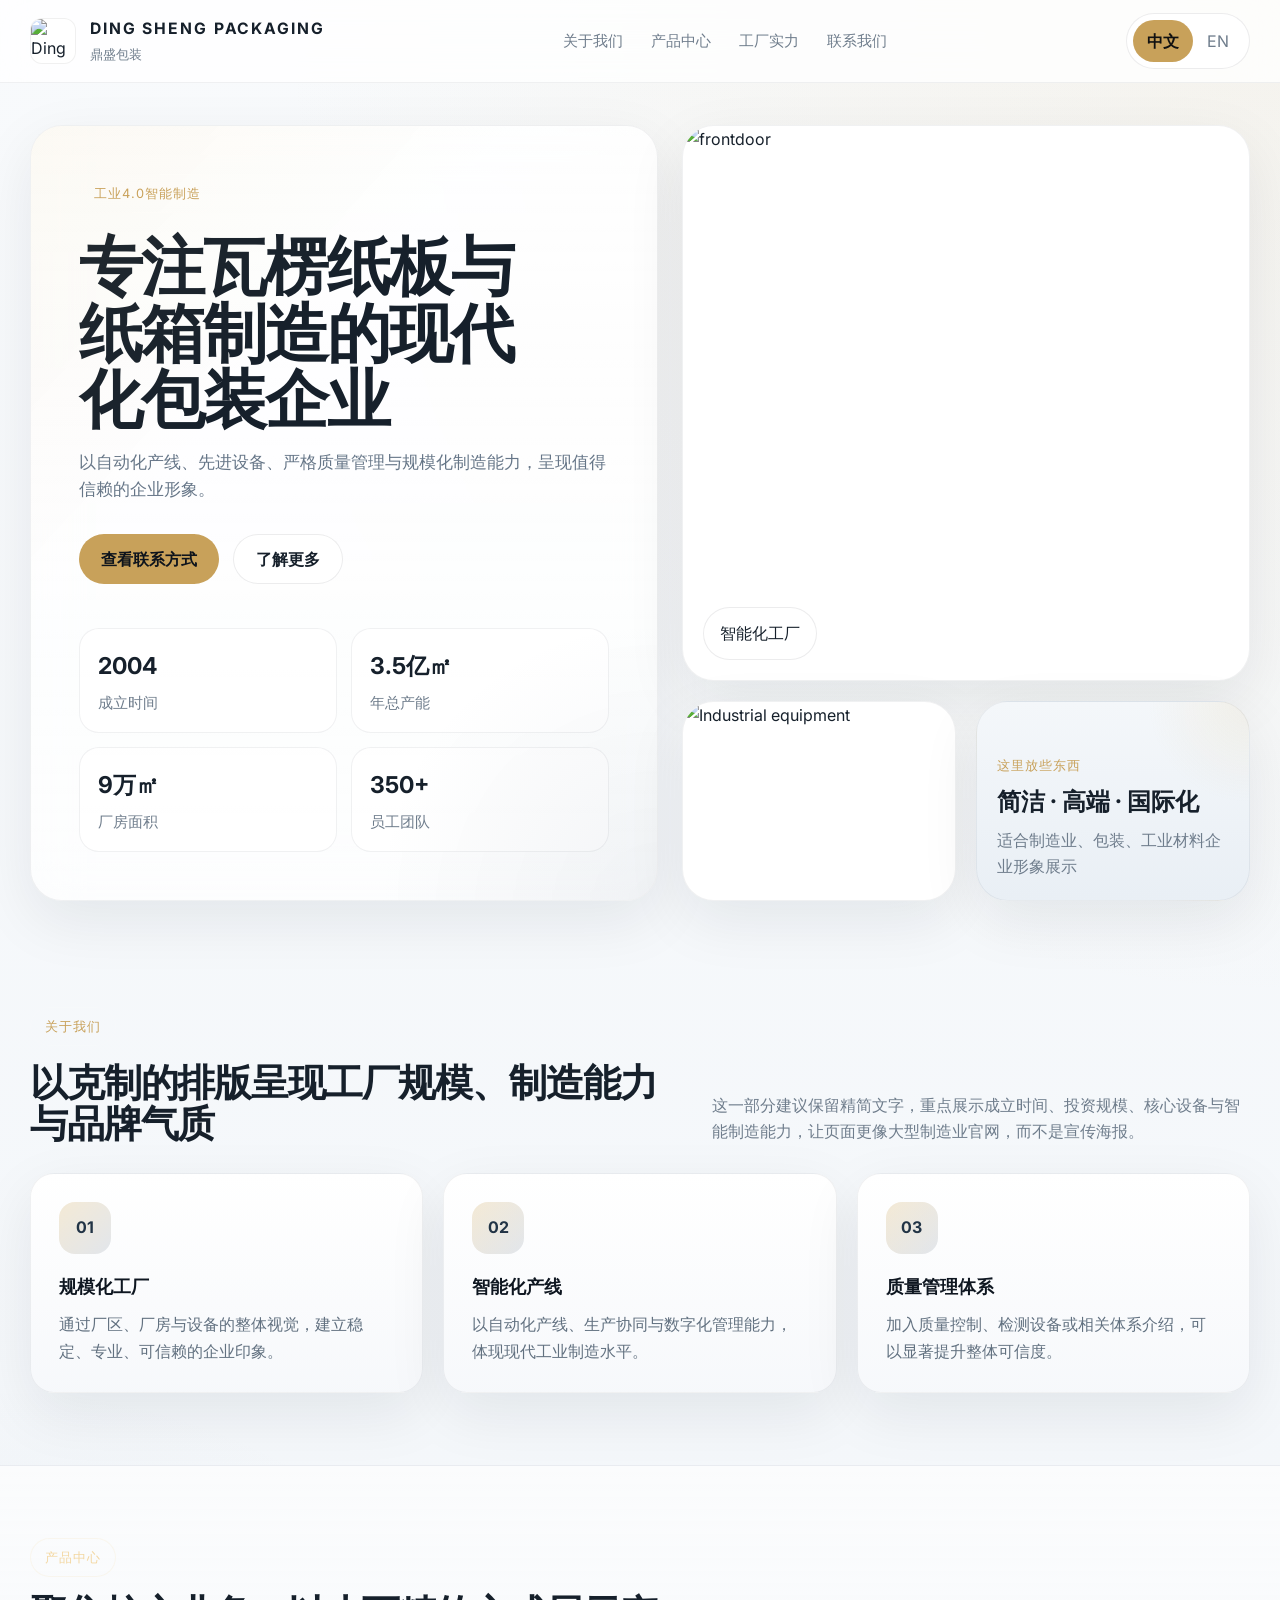
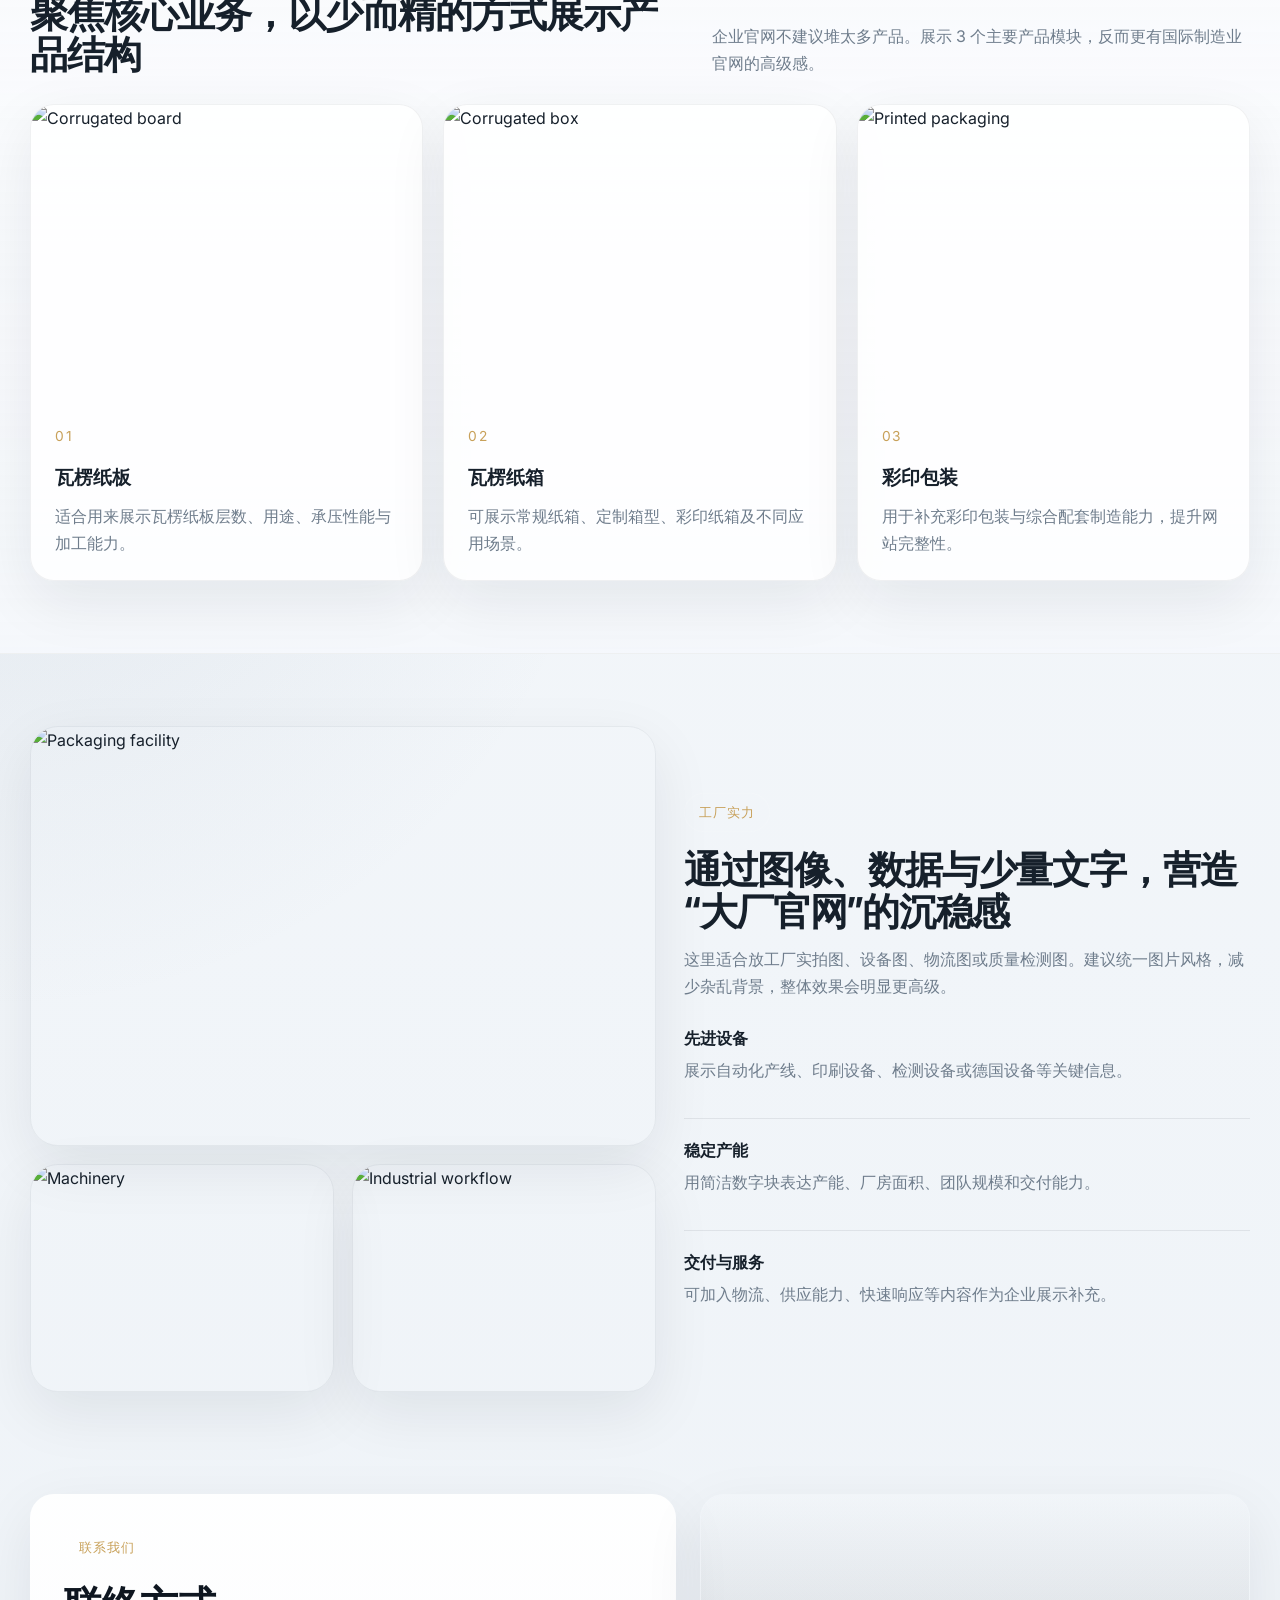
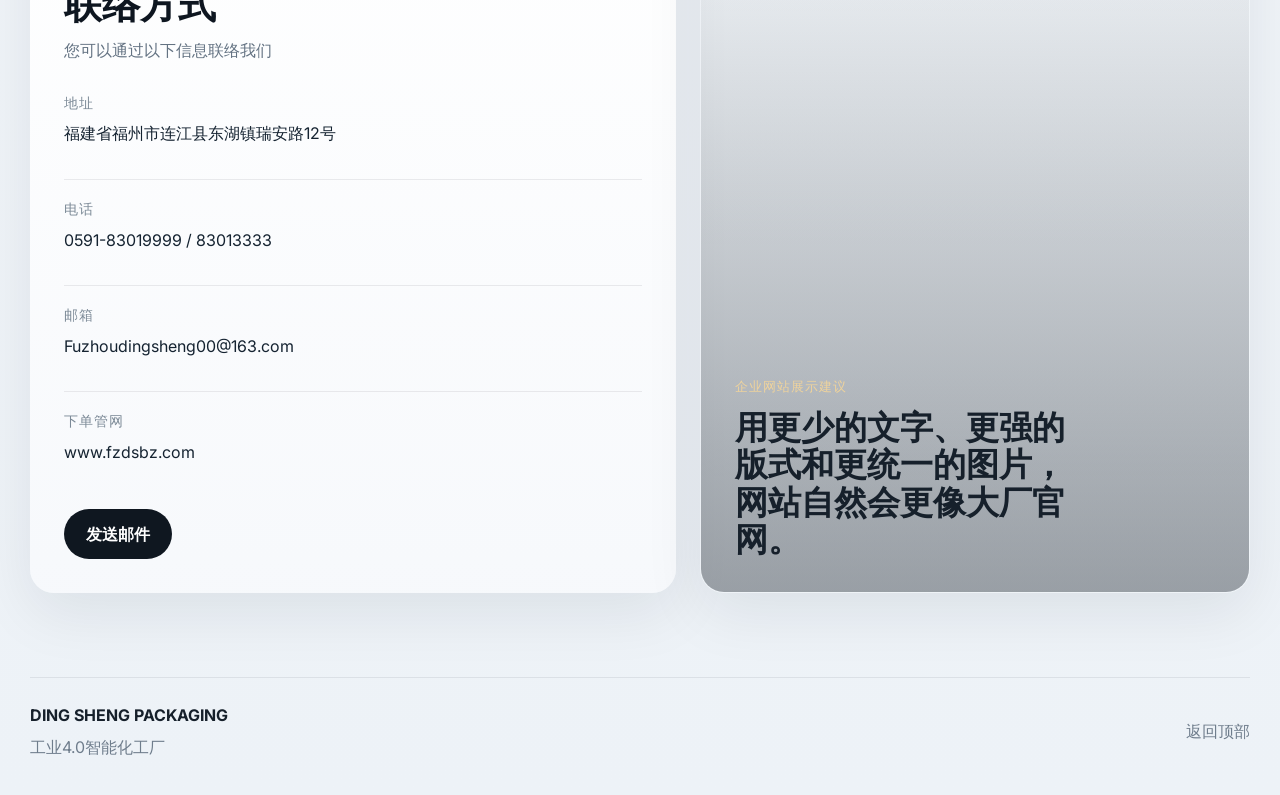
==== index.html @ 1eec8db9 "Add files via upload" ====
<!DOCTYPE html>
<html lang="zh-CN">
<head>
  <meta charset="UTF-8" />
  <meta name="viewport" content="width=device-width, initial-scale=1.0" />
  <title>DING SHENG PACKAGING | 鼎盛包装</title>
  <meta name="description" content="鼎盛包装 - 瓦楞纸板与纸箱制造企业官网" />
  <link rel="preconnect" href="https://fonts.googleapis.com" />
  <link rel="preconnect" href="https://fonts.gstatic.com" crossorigin />
  <link href="https://fonts.googleapis.com/css2?family=Inter:wght@400;500;600;700;800&display=swap" rel="stylesheet" />
  <link rel="stylesheet" href="style.css" />
</head>
<body>
  <div class="site-shell">
    <header class="site-header" id="top">
      <div class="container nav-wrap">
        <a class="brand" href="#top" aria-label="Ding Sheng Packaging">
          <div class="brand-mark">
            <img src="images/logo.jpg" alt="Ding Sheng Logo">
          </div>
          <div class="brand-text">
            <strong>DING SHENG PACKAGING</strong>
            <small data-i18n="brandSub">鼎盛包装</small>
          </div>
        </a>

        <nav class="nav-links">
          <a href="#about" data-i18n="navAbout">关于我们</a>
          <a href="#products" data-i18n="navProducts">产品中心</a>
          <a href="#facility" data-i18n="navFacility">工厂实力</a>
          <a href="#contact" data-i18n="navContact">联系我们</a>
        </nav>

        <div class="nav-actions">
          <div class="lang-switch" aria-label="language switch">
            <button class="lang-btn active" data-lang="zh">中文</button>
            <button class="lang-btn" data-lang="en">EN</button>
          </div>
        </div>
      </div>
    </header>

    <main>
      <section class="hero-section">
        <div class="container hero-grid">
          <div class="hero-copy glass-panel reveal">
            <div class="eyebrow" data-i18n="heroEyebrow">工业4.0智能制造</div>
            <h1 data-i18n="heroTitle">专注瓦楞纸板与纸箱制造的现代化包装企业</h1>
            <p class="hero-desc" data-i18n="heroDesc">
              以自动化产线、先进设备、严格质量管理与规模化制造能力，呈现值得信赖的企业形象。
            </p>

            <div class="hero-actions">
              <a class="btn btn-primary" href="#contact" data-i18n="heroBtnPrimary">查看联系方式</a>
              <a class="btn btn-secondary" href="#about" data-i18n="heroBtnSecondary">了解更多</a>
            </div>

            <div class="hero-metrics">
              <article>
                <strong>2004</strong>
                <span data-i18n="metric1">成立时间</span>
              </article>
              <article>
                <strong data-i18n="metric2Value">3.5亿㎡</strong>
                <span data-i18n="metric2">年总产能</span>
              </article>
              <article>
                <strong>9万㎡</strong>
                <span data-i18n="metric3">厂房面积</span>
              </article>
              <article>
                <strong>350+</strong>
                <span data-i18n="metric4">员工团队</span>
              </article>
            </div>
          </div>

          <div class="hero-visual reveal delay-1">
            <div class="hero-image-card image-tall">
              <img src="images/frontdoor.jpg" alt="frontdoor" />
              <div class="overlay-note">
                <span data-i18n="heroCard1">智能化工厂</span>
              </div>
            </div>
            <div class="hero-image-row">
              <div class="hero-image-card image-small">
                <img src="https://images.unsplash.com/photo-1581092921461-eab62e97a780?auto=format&fit=crop&w=1200&q=80" alt="Industrial equipment" />
              </div>
              <div class="hero-image-card image-small dark-panel">
                <div class="mini-kpis">
                  <p data-i18n="heroMiniTitle">企业展示型官网模版</p>
                  <strong data-i18n="heroMiniValue">简洁 · 高端 · 国际化</strong>
                  <span data-i18n="heroMiniDesc">适合制造业、包装、工业材料企业形象展示</span>
                </div>
              </div>
            </div>
          </div>
        </div>
      </section>

      <section class="section" id="about">
        <div class="container">
          <div class="section-heading reveal">
            <div>
              <span class="section-tag" data-i18n="aboutTag">关于我们</span>
              <h2 data-i18n="aboutTitle">以克制的排版呈现工厂规模、制造能力与品牌气质</h2>
            </div>
            <p data-i18n="aboutDesc">
              这一部分建议保留精简文字，重点展示成立时间、投资规模、核心设备与智能制造能力，让页面更像大型制造业官网，而不是宣传海报。
            </p>
          </div>

          <div class="about-grid">
            <article class="feature-card reveal">
              <div class="card-icon">01</div>
              <h3 data-i18n="aboutCard1Title">规模化工厂</h3>
              <p data-i18n="aboutCard1Desc">通过厂区、厂房与设备的整体视觉，建立稳定、专业、可信赖的企业印象。</p>
            </article>

            <article class="feature-card reveal delay-1">
              <div class="card-icon">02</div>
              <h3 data-i18n="aboutCard2Title">智能化产线</h3>
              <p data-i18n="aboutCard2Desc">以自动化产线、生产协同与数字化管理能力，体现现代工业制造水平。</p>
            </article>

            <article class="feature-card reveal delay-2">
              <div class="card-icon">03</div>
              <h3 data-i18n="aboutCard3Title">质量管理体系</h3>
              <p data-i18n="aboutCard3Desc">加入质量控制、检测设备或相关体系介绍，可以显著提升整体可信度。</p>
            </article>
          </div>
        </div>
      </section>

      <section class="section section-dark" id="products">
        <div class="container">
          <div class="section-heading reveal">
            <div>
              <span class="section-tag light" data-i18n="productsTag">产品中心</span>
              <h2 data-i18n="productsTitle">聚焦核心业务，以少而精的方式展示产品结构</h2>
            </div>
            <p data-i18n="productsDesc">
              企业官网不建议堆太多产品。展示 3 个主要产品模块，反而更有国际制造业官网的高级感。
            </p>
          </div>

          <div class="product-grid">
  <article class="product-card reveal">
    <div class="product-image">
      <img src="https://images.unsplash.com/photo-1586528116493-3d4b3544f8fe?auto=format&fit=crop&w=1400&q=80" alt="Corrugated board" />
    </div>
            <div class="product-content">
              <span class="product-index">01</span>
              <h3 data-i18n="product1Title">Corrugated Board</h3>
              <p data-i18n="product1Desc">适合用来展示瓦楞纸板层数、用途、承压性能与加工能力。</p>
            </div>
          </article>

          <article class="product-card reveal delay-1">
            <div class="product-image">
              <img src="https://images.unsplash.com/photo-1586880244386-8b3e34d9b4c3?auto=format&fit=crop&w=1400&q=80" alt="Corrugated box" />
            </div>
            <div class="product-content">
              <span class="product-index">02</span>
              <h3 data-i18n="product2Title">Corrugated Boxes</h3>
              <p data-i18n="product2Desc">可展示常规纸箱、定制箱型、彩印纸箱及不同应用场景。</p>
            </div>
          </article>

          <article class="product-card reveal delay-2">
            <div class="product-image">
              <img src="https://images.unsplash.com/photo-1517048676732-d65bc937f952?auto=format&fit=crop&w=1400&q=80" alt="Printed packaging" />
            </div>
            <div class="product-content">
              <span class="product-index">03</span>
              <h3 data-i18n="product3Title">Printed Packaging</h3>
              <p data-i18n="product3Desc">用于补充彩印包装与综合配套制造能力，提升网站完整性。</p>
            </div>
          </article>
        </div>
        </div>
      </section>

      <section class="section" id="facility">
        <div class="container facility-layout">
          <div class="facility-gallery reveal">
            <div class="gallery-main">
              <img src="https://images.unsplash.com/photo-1494412651409-8963ce7935a7?auto=format&fit=crop&w=1600&q=80" alt="Packaging facility" />
            </div>
            <div class="gallery-subgrid">
              <img src="https://images.unsplash.com/photo-1581092580497-e0d23cbdf1dc?auto=format&fit=crop&w=1200&q=80" alt="Machinery" />
              <img src="https://images.unsplash.com/photo-1581092160607-ee22731d8d9c?auto=format&fit=crop&w=1200&q=80" alt="Industrial workflow" />
            </div>
          </div>

          <div class="facility-copy reveal delay-1">
            <span class="section-tag" data-i18n="facilityTag">工厂实力</span>
            <h2 data-i18n="facilityTitle">通过图像、数据与少量文字，营造“大厂官网”的沉稳感</h2>
            <p data-i18n="facilityDesc">
              这里适合放工厂实拍图、设备图、物流图或质量检测图。建议统一图片风格，减少杂乱背景，整体效果会明显更高级。
            </p>

            <div class="strength-list">
              <article>
                <strong data-i18n="strength1Title">先进设备</strong>
                <span data-i18n="strength1Desc">展示自动化产线、印刷设备、检测设备或德国设备等关键信息。</span>
              </article>
              <article>
                <strong data-i18n="strength2Title">稳定产能</strong>
                <span data-i18n="strength2Desc">用简洁数字块表达产能、厂房面积、团队规模和交付能力。</span>
              </article>
              <article>
                <strong data-i18n="strength3Title">交付与服务</strong>
                <span data-i18n="strength3Desc">可加入物流、供应能力、快速响应等内容作为企业展示补充。</span>
              </article>
            </div>
          </div>
        </div>
      </section>

      <section class="section contact-section" id="contact">
        <div class="container contact-layout">
          <div class="contact-panel reveal">
            <span class="section-tag" data-i18n="contactTag">联系我们</span>
            <h2 data-i18n="contactTitle">联络我们</h2>
            <p data-i18n="contactDesc">您可以通过通过以下信息联络我们</p>

            <div class="contact-items">
              <article class="contact-item">
                <div class="contact-label" data-i18n="contactAddressLabel">地址</div>
                <div class="contact-value" data-i18n="contactAddressValue">
                  福建省福州市连江县东湖镇瑞安路12号
                </div>
              </article>
              <article class="contact-item">
                <div class="contact-label" data-i18n="contactPhoneLabel">电话</div>
                <div class="contact-value">0591-83019999 / 83013333</div>
              </article>
              <article class="contact-item">
                <div class="contact-label" data-i18n = "contactEmailLabel">邮箱</div>
                <div class="contact-value"><a href="mailto:Fuzhoudingsheng00@163.com">Fuzhoudingsheng00@163.com</a></div>
              </article>
              <article class="contact-item">
                <div class="contact-label" data-i18n="contactWebsiteLabel"></div>
                <div class="contact-value"><a href="http://www.fzdsbz.com" target="_blank" rel="noreferrer">www.fzdsbz.com</a></div>
              </article>
            </div>

            <div class="contact-actions">
              <a class="btn btn-dark" href="mailto:Fuzhoudingsheng00@163.com" data-i18n="contactBtn">发送邮件</a>
            </div>
          </div>

          <div class="contact-side reveal delay-1">
            <div class="quote-card">
              <span data-i18n="quoteEyebrow">企业网站展示建议</span>
              <h3 data-i18n="quoteTitle">用更少的文字、更强的版式和更统一的图片，网站自然会更像大厂官网。</h3>
            </div>
          </div>
        </div>
      </section>
    </main>

    <footer class="site-footer">
      <div class="container footer-wrap">
        <div>
          <strong>DING SHENG PACKAGING</strong>
          <p data-i18n="footerText">工业4.0智能化工厂</p>
        </div>
        <a href="#top" class="to-top" data-i18n="backTop">返回顶部</a>
      </div>
    </footer>
  </div>

  <script src="script.js"></script>
</body>
</html>
---- style.css ----
:root {
  --bg: #f6f8fb;
  --bg-soft: #eef3f7;
  --panel: rgba(255, 255, 255, 0.72);
  --panel-strong: rgba(255, 255, 255, 0.9);
  --line: rgba(15, 23, 32, 0.08);
  --text: #16202b;
  --muted: #6f7d8c;
  --dark-text: #0e1620;
  --light-surface: #f5f7fa;
  --light-card: #ffffff;
  --accent: #c8a15a;
  --accent-2: #7b8ca3;
  --shadow: 0 20px 60px rgba(15, 23, 32, 0.08);
  --radius-xl: 32px;
  --radius-lg: 24px;
  --radius-md: 18px;
  --container: 1220px;
}

* {
  box-sizing: border-box;
}

html {
  scroll-behavior: smooth;
}

body {
  margin: 0;
  font-family: "Inter", -apple-system, BlinkMacSystemFont, "Segoe UI", "PingFang SC", "Hiragino Sans GB", "Microsoft YaHei", sans-serif;
  background:
    radial-gradient(circle at top right, rgba(216, 179, 106, 0.10), transparent 24%),
    radial-gradient(circle at left center, rgba(90, 116, 145, 0.10), transparent 26%),
    linear-gradient(180deg, #f8fafc 0%, #edf2f7 100%);
  color: var(--text);
  line-height: 1.65;
}

img {
  display: block;
  width: 100%;
}

a {
  color: inherit;
  text-decoration: none;
}

button {
  font: inherit;
}

.site-shell {
  overflow: hidden;
}

.container {
  width: min(calc(100% - 40px), var(--container));
  margin: 0 auto;
}

.site-header {
  position: sticky;
  top: 0;
  z-index: 50;
  backdrop-filter: blur(22px);
  background: rgba(255, 255, 255, 0.78);
  border-bottom: 1px solid rgba(15, 23, 32, 0.06);
}

.nav-wrap {
  min-height: 82px;
  display: flex;
  align-items: center;
  justify-content: space-between;
  gap: 24px;
}

.brand {
  display: flex;
  align-items: center;
  gap: 14px;
}

.brand-mark {
  width: 46px;
  height: 46px;
  border-radius: 12px;
  overflow: hidden;

  display: flex;
  align-items: center;
  justify-content: center;

  background: #ffffff;
  border: 1px solid rgba(0,0,0,0.06);
}

.brand-mark img {
  width: 100%;
  height: 100%;
  object-fit: cover;   /* keeps logo ratio */
}

.brand-mark span {
  position: absolute;
  left: 10px;
  right: 10px;
  height: 2px;
  background: linear-gradient(90deg, transparent, rgba(216, 179, 106, 0.95), transparent);
}

.brand-mark span:nth-child(1) { top: 14px; }
.brand-mark span:nth-child(2) { top: 22px; }
.brand-mark span:nth-child(3) { top: 30px; }

.brand-text {
  display: flex;
  flex-direction: column;
}

.brand-text strong {
  font-size: 0.98rem;
  letter-spacing: 0.12em;
}

.brand-text small {
  color: var(--muted);
  margin-top: 3px;
}

.nav-links {
  display: flex;
  align-items: center;
  gap: 28px;
}

.nav-links a {
  color: var(--muted);
  font-size: 0.95rem;
  transition: color 0.2s ease;
}

.nav-links a:hover {
  color: var(--text);
}

.nav-actions {
  display: flex;
  align-items: center;
  gap: 14px;
}

.lang-switch {
  display: inline-flex;
  align-items: center;
  padding: 6px;
  border-radius: 999px;
  border: 1px solid rgba(15, 23, 32, 0.08);
  background: rgba(255, 255, 255, 0.8);
}

.lang-btn {
  border: 0;
  background: transparent;
  color: var(--muted);
  padding: 8px 14px;
  border-radius: 999px;
  cursor: pointer;
  transition: all 0.2s ease;
}

.lang-btn.active {
  background: var(--accent);
  color: #111;
  font-weight: 700;
}

.hero-section {
  padding: 42px 0 34px;
}

.hero-grid {
  display: grid;
  grid-template-columns: 1.05fr 0.95fr;
  gap: 24px;
  align-items: stretch;
}

.glass-panel {
  background: linear-gradient(180deg, rgba(255,255,255,0.88), rgba(255,255,255,0.72));
  border: 1px solid rgba(15, 23, 32, 0.06);
  box-shadow: var(--shadow);
  backdrop-filter: blur(24px);
}

.hero-copy {
  border-radius: var(--radius-xl);
  padding: 48px;
  min-height: 700px;
  display: flex;
  flex-direction: column;
  justify-content: center;
  position: relative;
  overflow: hidden;
}

.hero-copy::before {
  content: "";
  position: absolute;
  inset: 0;
  background:
    linear-gradient(135deg, rgba(216, 179, 106, 0.08), transparent 35%),
    radial-gradient(circle at right bottom, rgba(123, 140, 163, 0.10), transparent 28%);
  pointer-events: none;
}

.eyebrow,
.section-tag {
  display: inline-flex;
  width: fit-content;
  padding: 8px 14px;
  border-radius: 999px;
  border: 1px solid rgba(255, 255, 255, 0.1);
  color: var(--accent);
  background: rgba(255, 255, 255, 0.03);
  letter-spacing: 0.08em;
  text-transform: uppercase;
  font-size: 0.8rem;
}

.section-tag.light {
  color: #f3d7a1;
  border-color: rgba(243, 215, 161, 0.16);
}

.hero-copy h1 {
  margin: 20px 0 16px;
  font-size: clamp(2.7rem, 5vw, 5.2rem);
  line-height: 1.04;
  max-width: 11ch;
  letter-spacing: -0.03em;
}

.hero-desc {
  margin: 0;
  max-width: 620px;
  color: #667688;
  font-size: 1.05rem;
}

.hero-actions {
  display: flex;
  gap: 14px;
  flex-wrap: wrap;
  margin-top: 30px;
}

.btn {
  display: inline-flex;
  align-items: center;
  justify-content: center;
  min-height: 50px;
  padding: 0 22px;
  border-radius: 999px;
  font-weight: 600;
  transition: transform 0.2s ease, opacity 0.2s ease, background 0.2s ease;
}

.btn:hover {
  transform: translateY(-1px);
}

.btn-primary {
  background: var(--accent);
  color: #0e141c;
}

.btn-secondary {
  background: rgba(255,255,255,0.88);
  border: 1px solid rgba(15,23,32,0.08);
  color: var(--text);
}

.btn-dark {
  background: #0f1720;
  color: #fff;
}

.hero-metrics {
  display: grid;
  grid-template-columns: repeat(2, 1fr);
  gap: 14px;
  margin-top: 44px;
}

.hero-metrics article {
  padding: 18px 18px 16px;
  border-radius: 20px;
  background: rgba(255, 255, 255, 0.72);
  border: 1px solid rgba(15, 23, 32, 0.06);
}

.hero-metrics strong {
  display: block;
  font-size: 1.45rem;
  color: #16202b;
  margin-bottom: 4px;
}

.hero-metrics span {
  color: var(--muted);
  font-size: 0.92rem;
}

.hero-visual {
  display: grid;
  grid-template-rows: 1fr auto;
  gap: 20px;
}

.hero-image-card {
  position: relative;
  overflow: hidden;
  border-radius: var(--radius-xl);
  border: 1px solid rgba(15, 23, 32, 0.06);
  box-shadow: var(--shadow);
  background: #ffffff;
}

.hero-image-card img {
  width: 100%;
  height: 100%;
  object-fit: cover;
}

.image-tall {
  min-height: 480px;
}

.hero-image-row {
  display: grid;
  grid-template-columns: 1fr 1fr;
  gap: 20px;
}

.image-small {
  min-height: 200px;
}

.overlay-note {
  position: absolute;
  left: 20px;
  bottom: 20px;
  padding: 12px 16px;
  border-radius: 999px;
  background: rgba(255, 255, 255, 0.82);
  border: 1px solid rgba(15, 23, 32, 0.08);
  color: #16202b;
  backdrop-filter: blur(12px);
}

.dark-panel {
  display: flex;
  align-items: flex-end;
  padding: 20px;

  background:
    radial-gradient(circle at top right, rgba(216,179,106,0.12), transparent 30%),
    linear-gradient(180deg, #f4f7fa 0%, #e9eff5 100%);
}

.mini-kpis span {
  color: var(--muted);
}

.mini-kpis p {
  margin: 0 0 12px;
  color: var(--accent);
  font-size: 0.84rem;
  letter-spacing: 0.08em;
  text-transform: uppercase;
}

.mini-kpis strong {
  display: block;
  font-size: 1.5rem;
  line-height: 1.2;
  margin-bottom: 10px;
}

.mini-kpis span {
  color: var(--muted);
}

.section {
  padding: 72px 0;
}

.section-dark {
  background:
    linear-gradient(180deg, rgba(255,255,255,0.65), rgba(245,248,252,0.9)),
    #f3f6fa;
  border-top: 1px solid rgba(15,23,32,0.05);
  border-bottom: 1px solid rgba(15,23,32,0.05);
}
.section-heading {
  display: grid;
  grid-template-columns: 1.1fr 0.9fr;
  gap: 24px;
  align-items: end;
  margin-bottom: 28px;
}

.section-heading h2 {
  margin: 16px 0 0;
  font-size: clamp(1.9rem, 3vw, 3.2rem);
  line-height: 1.08;
  letter-spacing: -0.03em;
}

.section-heading p {
  margin: 0;
  color: var(--muted);
  max-width: 620px;
}

.about-grid {
  display: grid;
  grid-template-columns: repeat(3, 1fr);
  gap: 20px;
}

.feature-card,
.product-card,
.quote-card,
.contact-panel {
  border-radius: var(--radius-lg);
  box-shadow: var(--shadow);
}

.feature-card {
  padding: 28px;
  background: linear-gradient(180deg, rgba(255,255,255,0.95), rgba(246,248,251,0.95));
  color: var(--dark-text);
  border: 1px solid rgba(12, 22, 32, 0.06);
}

.card-icon {
  width: 52px;
  height: 52px;
  border-radius: 16px;
  display: grid;
  place-items: center;
  font-weight: 700;
  color: #223446;
  background: linear-gradient(135deg, rgba(216,179,106,0.28), rgba(123,140,163,0.2));
  margin-bottom: 18px;
}

.feature-card h3 {
  margin: 0 0 10px;
  font-size: 1.12rem;
}

.feature-card p {
  margin: 0;
  color: #627180;
}

.product-grid {
  display: grid;
  grid-template-columns: repeat(3, 1fr);
  gap: 20px;
}

.product-card {
  overflow: hidden;
  background: rgba(255,255,255,0.82);
  border: 1px solid rgba(15,23,32,0.06);
}

.product-image {
  aspect-ratio: 16 / 12;
  overflow: hidden;
}

.product-image img {
  height: 100%;
  object-fit: cover;
  transition: transform 0.5s ease;
}

.product-card:hover .product-image img {
  transform: scale(1.04);
}

.product-content {
  padding: 24px;
}

.product-index {
  display: inline-block;
  margin-bottom: 14px;
  color: var(--accent);
  font-size: 0.86rem;
  letter-spacing: 0.12em;
}

.product-content h3 {
  margin: 0 0 10px;
  font-size: 1.18rem;
}

.product-content p {
  margin: 0;
  color: var(--muted);
}

.facility-layout {
  display: grid;
  grid-template-columns: 1.05fr 0.95fr;
  gap: 28px;
  align-items: center;
}

.facility-gallery {
  display: grid;
  gap: 18px;
}

.gallery-main,
.gallery-subgrid img {
  border-radius: 28px;
  overflow: hidden;
  box-shadow: var(--shadow);
  border: 1px solid rgba(15,23,32,0.06);
}

.gallery-main {
  min-height: 420px;
}

.gallery-main img {
  height: 100%;
  object-fit: cover;
}

.gallery-subgrid {
  display: grid;
  grid-template-columns: 1fr 1fr;
  gap: 18px;
}

.gallery-subgrid img {
  aspect-ratio: 16 / 12;
  object-fit: cover;
}

.facility-copy h2 {
  margin: 16px 0 14px;
  font-size: clamp(1.9rem, 3vw, 3rem);
  line-height: 1.1;
  letter-spacing: -0.03em;
}

.facility-copy p {
  margin: 0;
  color: var(--muted);
}

.strength-list {
  display: grid;
  gap: 16px;
  margin-top: 26px;
}

.strength-list article {
  padding: 18px 0;
  border-top: 1px solid rgba(15,23,32,0.08);
}

.strength-list article:first-child {
  padding-top: 0;
  border-top: 0;
}

.strength-list strong {
  display: block;
  margin-bottom: 6px;
  font-size: 1rem;
}

.strength-list span {
  color: var(--muted);
}

.contact-section {
  padding-top: 30px;
  padding-bottom: 84px;
}

.contact-layout {
  display: grid;
  grid-template-columns: 1.08fr 0.92fr;
  gap: 24px;
}

.contact-panel {
  background: linear-gradient(180deg, rgba(255,255,255,0.96), rgba(247,249,252,0.96));
  padding: 34px;
  color: var(--dark-text);
}

.contact-panel h2 {
  margin: 16px 0 12px;
  font-size: clamp(1.9rem, 3vw, 3rem);
  line-height: 1.1;
}

.contact-panel p {
  margin: 0;
  color: #637282;
}

.contact-items {
  display: grid;
  gap: 14px;
  margin-top: 28px;
}

.contact-item {
  padding: 18px 0;
  border-top: 1px solid rgba(14, 22, 32, 0.08);
}

.contact-item:first-child {
  border-top: 0;
  padding-top: 0;
}

.contact-label {
  font-size: 0.86rem;
  color: #7c8a97;
  text-transform: uppercase;
  letter-spacing: 0.08em;
  margin-bottom: 6px;
}

.contact-value,
.contact-value a {
  color: #152331;
  font-size: 1rem;
  word-break: break-word;
}

.contact-actions {
  margin-top: 26px;
}

.contact-side {
  display: flex;
}

.quote-card {
  width: 100%;
  min-height: 100%;
  padding: 34px;
  display: flex;
  flex-direction: column;
  justify-content: flex-end;
  background:
    linear-gradient(180deg, rgba(255,255,255,0.03), rgba(255,255,255,0.02)),
    url('https://images.unsplash.com/photo-1581092335397-9583eb92d232?auto=format&fit=crop&w=1400&q=80') center/cover;
  border: 1px solid rgba(255,255,255,0.08);
  position: relative;
  overflow: hidden;
}

.quote-card::before {
  content: "";
  position: absolute;
  inset: 0;
  background: linear-gradient(180deg, rgba(255,255,255,0.12), rgba(15,23,32,0.38));
}

.quote-card > * {
  position: relative;
  z-index: 1;
}

.quote-card span {
  display: inline-block;
  margin-bottom: 12px;
  color: #efd39c;
  letter-spacing: 0.08em;
  text-transform: uppercase;
  font-size: 0.84rem;
}

.quote-card h3 {
  margin: 0;
  max-width: 16ch;
  font-size: clamp(1.8rem, 2.6vw, 2.8rem);
  line-height: 1.12;
}

.site-footer {
  padding: 0 0 34px;
}

.footer-wrap {
  display: flex;
  align-items: center;
  justify-content: space-between;
  gap: 20px;
  padding-top: 24px;
  border-top: 1px solid rgba(15,23,32,0.08);
}

.footer-wrap strong {
  display: block;
  margin-bottom: 6px;
}

.footer-wrap p,
.to-top {
  margin: 0;
  color: var(--muted);
}

.to-top:hover {
  color: var(--text);
}

.reveal {
  opacity: 0;
  transform: translateY(22px);
  transition: opacity 0.8s ease, transform 0.8s ease;
}

.reveal.visible {
  opacity: 1;
  transform: translateY(0);
}

.delay-1 { transition-delay: 0.12s; }
.delay-2 { transition-delay: 0.22s; }

@media (max-width: 1100px) {
  .hero-grid,
  .facility-layout,
  .contact-layout,
  .section-heading,
  .product-grid,
  .about-grid {
    grid-template-columns: 1fr;
  }

  .hero-copy {
    min-height: auto;
  }

  .hero-visual {
    grid-template-rows: auto;
  }

  .image-tall {
    min-height: 380px;
  }
}

@media (max-width: 820px) {
  .nav-links {
    display: none;
  }

  .hero-copy,
  .contact-panel,
  .quote-card {
    padding: 26px;
  }

  .hero-image-row,
  .gallery-subgrid,
  .hero-metrics {
    grid-template-columns: 1fr;
  }

  .hero-copy h1 {
    max-width: 100%;
  }
}

@media (max-width: 640px) {
  .container {
    width: min(calc(100% - 24px), var(--container));
  }

  .nav-wrap {
    min-height: 72px;
  }

  .brand-text strong {
    font-size: 0.88rem;
    letter-spacing: 0.08em;
  }

  .hero-section {
    padding-top: 24px;
  }

  .hero-copy,
  .feature-card,
  .product-content,
  .contact-panel,
  .quote-card {
    padding: 20px;
  }

  .section {
    padding: 56px 0;
  }

  .footer-wrap {
    flex-direction: column;
    align-items: flex-start;
  }
}
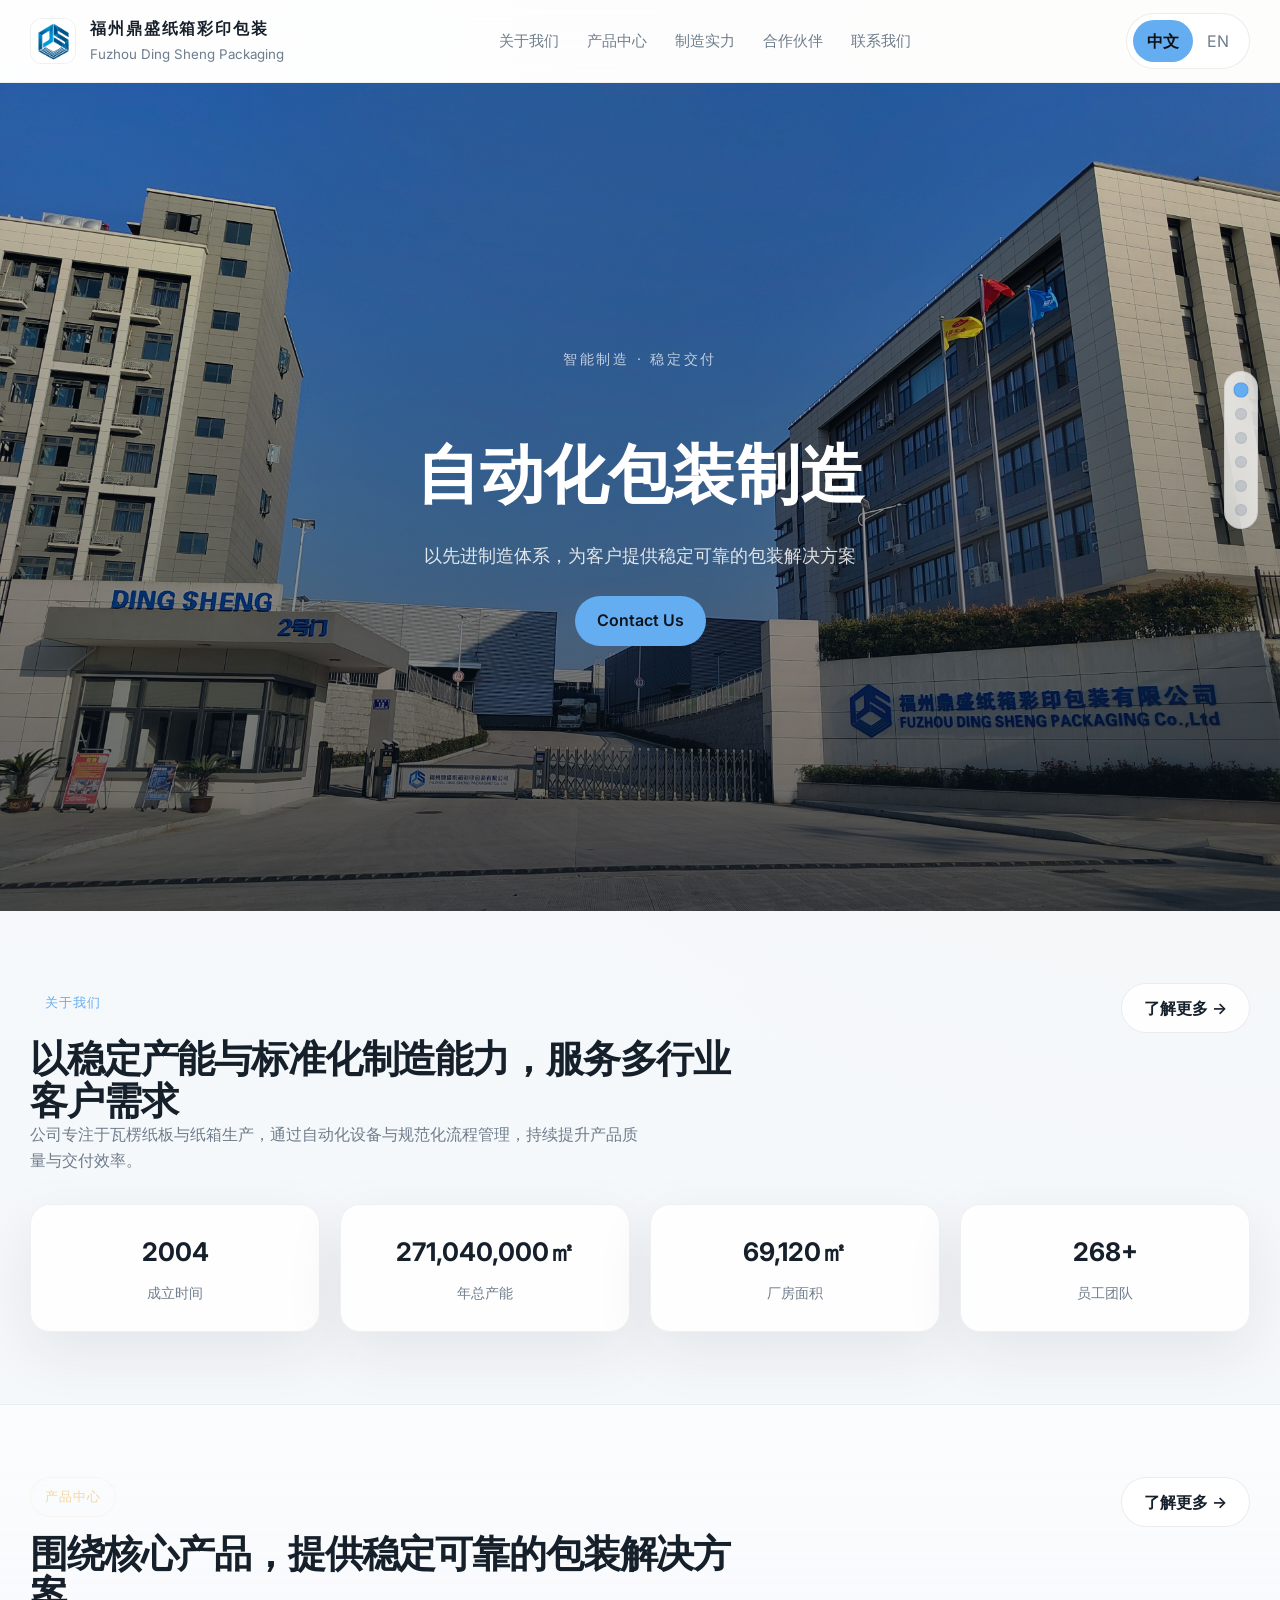
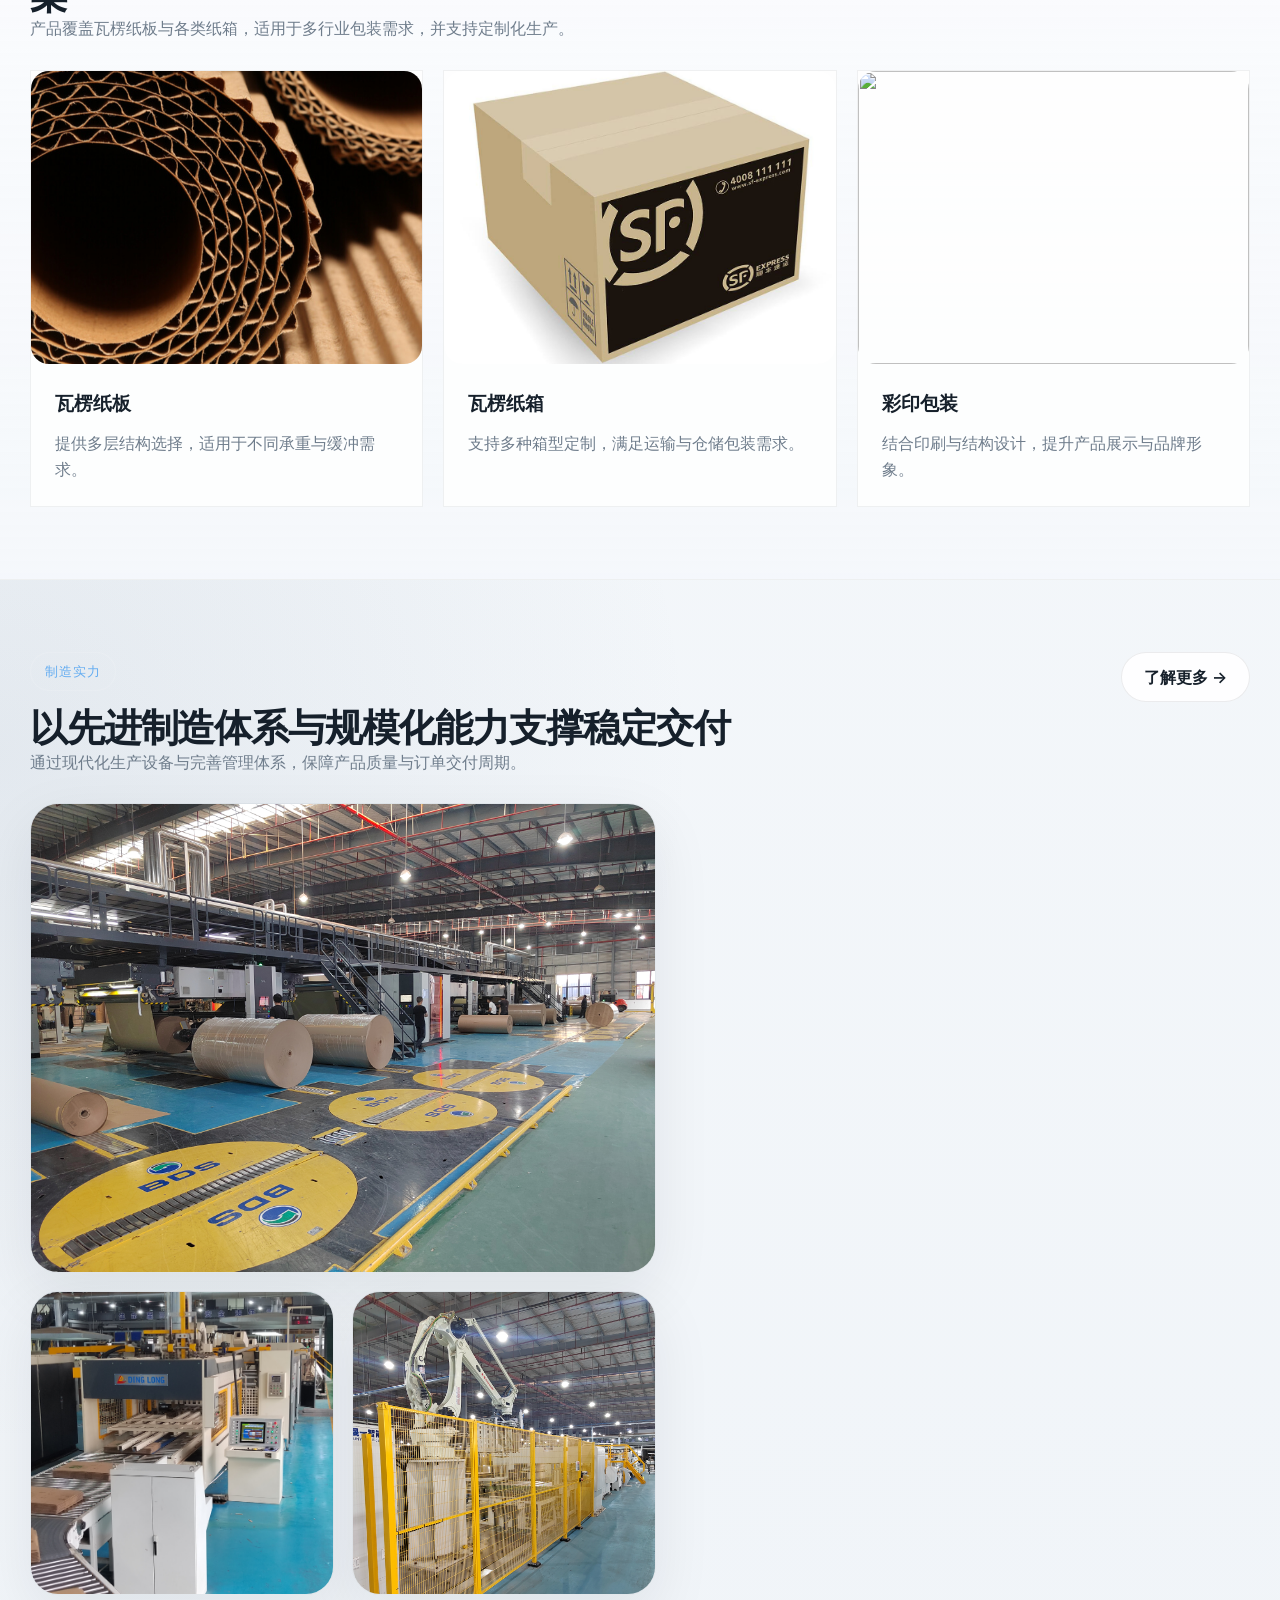
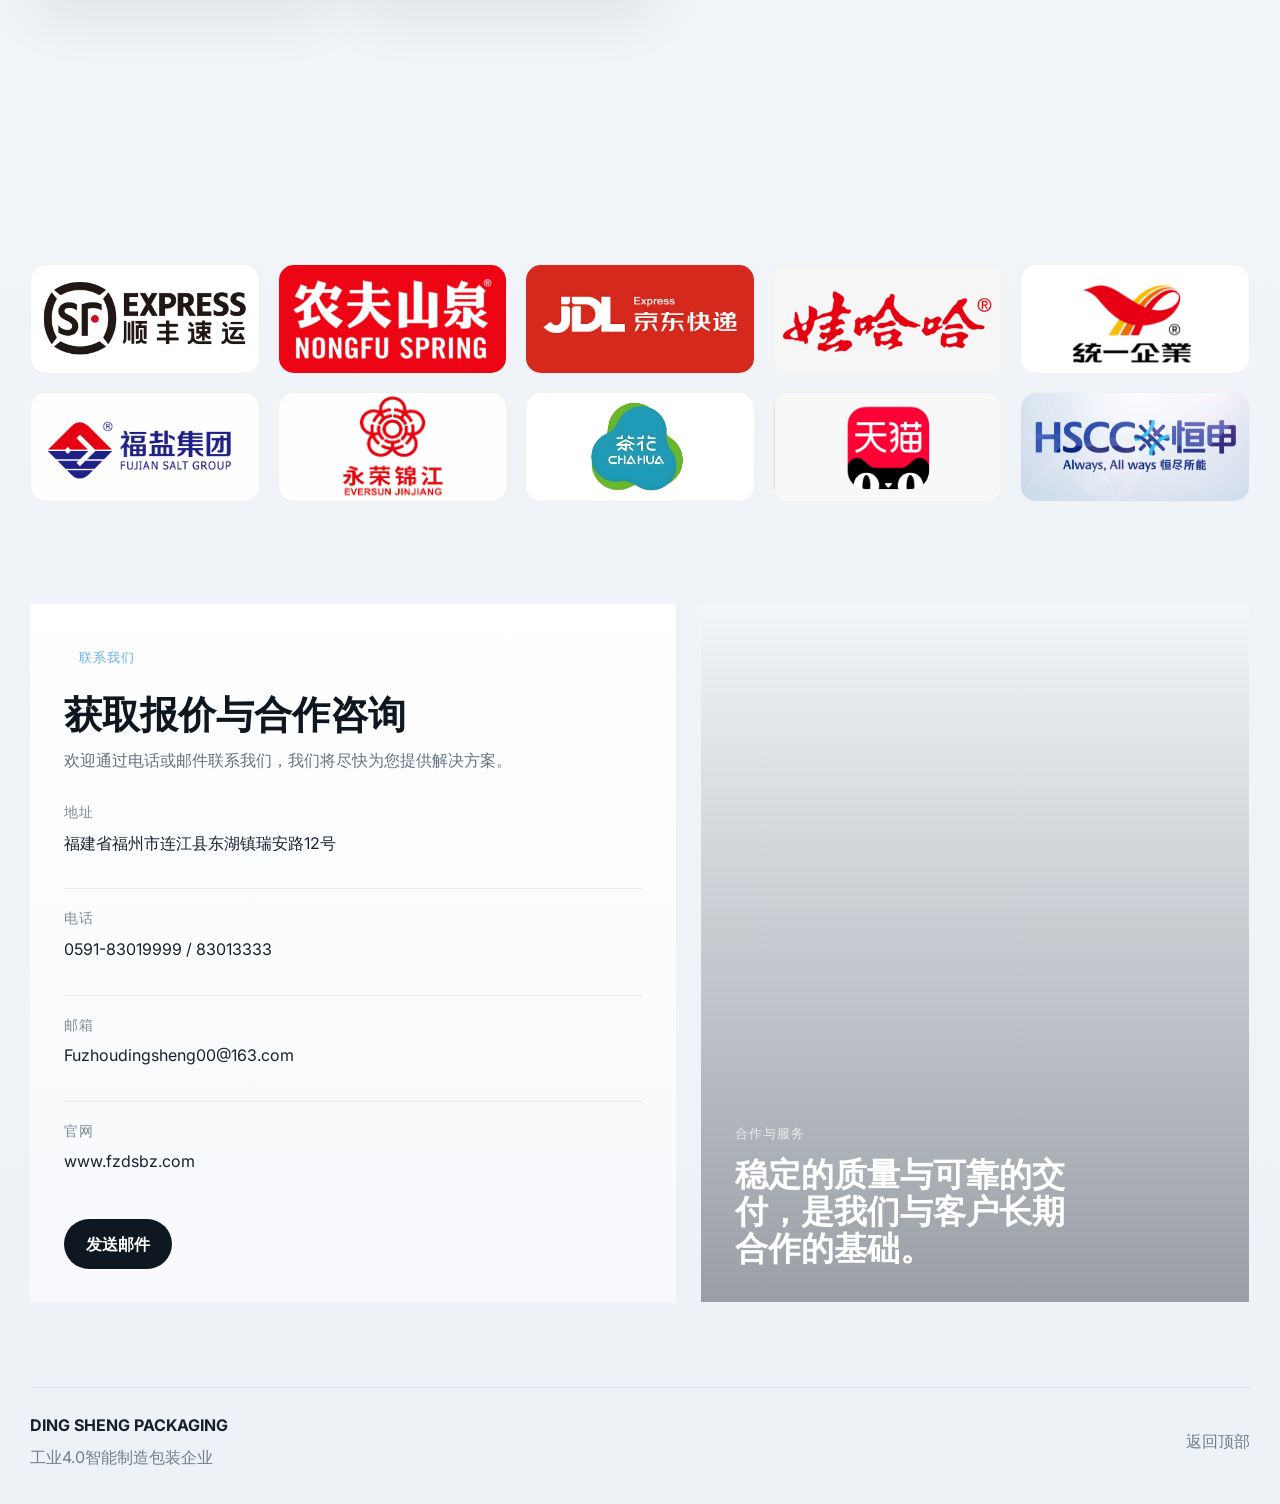
==== commit 823e095e: "first update" ====
--- a/index.html
+++ b/index.html
@@ -20,7 +20,7 @@
             <img src="images/logo.jpg" alt="Ding Sheng Logo">
           </div>
           <div class="brand-text">
-            <strong>DING SHENG PACKAGING</strong>
+            <strong>福州鼎盛纸箱彩印包装</strong>
             <small data-i18n="brandSub">鼎盛包装</small>
           </div>
         </a>
@@ -28,7 +28,8 @@
         <nav class="nav-links">
           <a href="#about" data-i18n="navAbout">关于我们</a>
           <a href="#products" data-i18n="navProducts">产品中心</a>
-          <a href="#facility" data-i18n="navFacility">工厂实力</a>
+          <a href="#facility" data-i18n="navFacility">制造实力</a>
+          <a href="#partners" data-i18n="navPartners">合作伙伴</a>
           <a href="#contact" data-i18n="navContact">联系我们</a>
         </nav>
 
@@ -42,180 +43,258 @@
     </header>
 
     <main>
-      <section class="hero-section">
-        <div class="container hero-grid">
-          <div class="hero-copy glass-panel reveal">
-            <div class="eyebrow" data-i18n="heroEyebrow">工业4.0智能制造</div>
-            <h1 data-i18n="heroTitle">专注瓦楞纸板与纸箱制造的现代化包装企业</h1>
-            <p class="hero-desc" data-i18n="heroDesc">
-              以自动化产线、先进设备、严格质量管理与规模化制造能力，呈现值得信赖的企业形象。
-            </p>
-
-            <div class="hero-actions">
-              <a class="btn btn-primary" href="#contact" data-i18n="heroBtnPrimary">查看联系方式</a>
-              <a class="btn btn-secondary" href="#about" data-i18n="heroBtnSecondary">了解更多</a>
-            </div>
-
-            <div class="hero-metrics">
-              <article>
-                <strong>2004</strong>
-                <span data-i18n="metric1">成立时间</span>
-              </article>
-              <article>
-                <strong data-i18n="metric2Value">3.5亿㎡</strong>
-                <span data-i18n="metric2">年总产能</span>
-              </article>
-              <article>
-                <strong>9万㎡</strong>
-                <span data-i18n="metric3">厂房面积</span>
-              </article>
-              <article>
-                <strong>350+</strong>
-                <span data-i18n="metric4">员工团队</span>
-              </article>
-            </div>
-          </div>
-
-          <div class="hero-visual reveal delay-1">
-            <div class="hero-image-card image-tall">
-              <img src="images/frontdoor.jpg" alt="frontdoor" />
-              <div class="overlay-note">
-                <span data-i18n="heroCard1">智能化工厂</span>
-              </div>
-            </div>
-            <div class="hero-image-row">
-              <div class="hero-image-card image-small">
-                <img src="https://images.unsplash.com/photo-1581092921461-eab62e97a780?auto=format&fit=crop&w=1200&q=80" alt="Industrial equipment" />
-              </div>
-              <div class="hero-image-card image-small dark-panel">
-                <div class="mini-kpis">
-                  <p data-i18n="heroMiniTitle">企业展示型官网模版</p>
-                  <strong data-i18n="heroMiniValue">简洁 · 高端 · 国际化</strong>
-                  <span data-i18n="heroMiniDesc">适合制造业、包装、工业材料企业形象展示</span>
-                </div>
-              </div>
-            </div>
-          </div>
-        </div>
+      <section class="hero-immersive">
+
+        <div class="hero-bg">
+          <img src="images/frontdoor.jpg" alt="factory">
+        </div>
+
+        <div class="hero-overlay"></div>
+
+        <div class="hero-content">
+
+          <span class="hero-eyebrow" data-i18n="heroEyebrow">
+            Manufacturing Excellence
+          </span>
+
+          <h1 data-i18n="heroTitle">
+            Precision Manufacturing at Scale
+          </h1>
+
+          <p data-i18n="heroDesc">
+            Delivering reliable packaging solutions through advanced production systems
+          </p>
+
+          <div class="hero-actions">
+            <a class="btn btn-primary" href="#contact" data-i18n="heroBtnPrimary">
+              Contact Us
+            </a>
+          </div>
+
+        </div>
+
       </section>
+      
 
       <section class="section" id="about">
         <div class="container">
           <div class="section-heading reveal">
-            <div>
+
+            <!-- 左侧内容 -->
+            <div class="section-heading-main">
               <span class="section-tag" data-i18n="aboutTag">关于我们</span>
-              <h2 data-i18n="aboutTitle">以克制的排版呈现工厂规模、制造能力与品牌气质</h2>
-            </div>
-            <p data-i18n="aboutDesc">
-              这一部分建议保留精简文字，重点展示成立时间、投资规模、核心设备与智能制造能力，让页面更像大型制造业官网，而不是宣传海报。
-            </p>
-          </div>
-
-          <div class="about-grid">
-            <article class="feature-card reveal">
-              <div class="card-icon">01</div>
-              <h3 data-i18n="aboutCard1Title">规模化工厂</h3>
-              <p data-i18n="aboutCard1Desc">通过厂区、厂房与设备的整体视觉，建立稳定、专业、可信赖的企业印象。</p>
-            </article>
-
-            <article class="feature-card reveal delay-1">
-              <div class="card-icon">02</div>
-              <h3 data-i18n="aboutCard2Title">智能化产线</h3>
-              <p data-i18n="aboutCard2Desc">以自动化产线、生产协同与数字化管理能力，体现现代工业制造水平。</p>
-            </article>
-
-            <article class="feature-card reveal delay-2">
-              <div class="card-icon">03</div>
-              <h3 data-i18n="aboutCard3Title">质量管理体系</h3>
-              <p data-i18n="aboutCard3Desc">加入质量控制、检测设备或相关体系介绍，可以显著提升整体可信度。</p>
-            </article>
-          </div>
+              <h2 data-i18n="aboutTitle">...</h2>
+              <p data-i18n="aboutDesc">...</p>
+            </div>
+
+            <!-- 右上角按钮 -->
+            <div class="section-heading-action">
+              <a class="btn btn-secondary" href="about.html" data-i18n="LearnMore">
+                了解更多 →
+              </a>
+            </div>
+          </div>
+
+          <div class="about-kpi reveal">
+            <article class="kpi-item">
+              <strong>2004</strong>
+              <span data-i18n="metric1">成立时间</span>
+            </article>
+
+            <article class="kpi-item">
+              <strong data-target="350000000" data-suffix="㎡">3.5亿㎡</strong>
+              <span data-i18n="metric2">年总产能</span>
+            </article>
+
+            <article class="kpi-item">
+              <strong data-target="90000" data-suffix="㎡">9万㎡</strong>
+              <span data-i18n="metric3">厂房面积</span>
+            </article>
+
+            <article class="kpi-item">
+              <strong data-target="350" data-suffix="+">350+</strong>
+              <span data-i18n="metric4">员工团队</span>
+            </article>
+          </div>
+
         </div>
       </section>
 
-      <section class="section section-dark" id="products">
+<section class="section section-dark" id="products">
+  <div class="container">
+
+    <!-- 标题 -->
+    <div class="section-heading reveal">
+
+      <div class="section-heading-main">
+        <span class="section-tag light" data-i18n="productsTag">产品中心</span>
+        <h2 data-i18n="productsTitle">核心产品</h2>
+        <p data-i18n="productsDesc">
+          提供多类型瓦楞纸板与纸箱产品，满足不同包装需求。
+        </p>
+      </div>
+
+      <div class="section-heading-action">
+        <a class="btn btn-secondary" href="products.html" data-i18n="LearnMore">
+          了解更多 →
+        </a>
+      </div>
+
+    </div>
+
+    <!-- 卡片 -->
+    <div class="product-grid">
+
+      <article class="product-card reveal">
+        <div class="product-image">
+          <img src="images/瓦楞纸板.jpg">
+        </div>
+        <div class="product-content">
+          <h3 data-i18n="product1Title">Corrugated Board</h3>
+          <p data-i18n="product1Desc">
+            多层结构瓦楞纸板，适用于工业与物流包装。
+          </p>
+        </div>
+      </article>
+
+      <article class="product-card reveal delay-1">
+        <div class="product-image">
+          <img src="images/瓦楞纸箱.jpg">
+        </div>
+        <div class="product-content">
+          <h3 data-i18n="product2Title">Corrugated Boxes</h3>
+          <p data-i18n="product2Desc">
+            支持定制尺寸与结构，满足多行业包装需求。
+          </p>
+        </div>
+      </article>
+
+      <article class="product-card reveal delay-2">
+        <div class="product-image">
+          <img src="https://images.unsplash.com/photo-1517048676732-d65bc937f952?auto=format&fit=crop&w=1400&q=80">
+        </div>
+        <div class="product-content">
+          <h3 data-i18n="product3Title">Printed Packaging</h3>
+          <p data-i18n="product3Desc">
+            彩印与品牌包装解决方案，提升产品展示效果。
+          </p>
+        </div>
+      </article>
+
+    </div>
+
+  </div>
+</section>
+
+    <section class="section" id="facility">
+    <div class="container">
+
+      <!-- ✅ 标题 + 按钮（关键） -->
+      <div class="section-heading reveal">
+
+        <div class="section-heading-main">
+          <span class="section-tag" data-i18n="facilityTag">制造实力</span>
+          <h2 data-i18n="facilityTitle">
+            以先进制造体系与规模化能力支撑稳定交付
+          </h2>
+          <p data-i18n="facilityDesc">
+            通过现代化生产设备与完善管理体系，保障产品质量与订单交付周期。
+          </p>
+        </div>
+
+        <!-- 🔥 跳转按钮 -->
+        <div class="section-heading-action">
+          <a class="btn btn-secondary" href="manufacturing.html" data-i18n="LearnMore">
+            了解更多 →
+          </a>
+        </div>
+
+      </div>
+
+      <!-- ✅ 原来的内容改成下面 -->
+      <div class="facility-layout">
+
+        <div class="facility-gallery reveal">
+          <div class="gallery-main">
+            <img src="images/生产环境/factory1.jpg" />
+          </div>
+          <div class="gallery-subgrid">
+            <img src="images/生产环境/factory2.jpg" />
+            <img src="images/生产环境/factory3.jpg" />
+          </div>
+        </div>
+
+        <div class="facility-copy reveal delay-1">
+
+          <div class="strength-list">
+            <article>
+              <strong data-i18n="strength1Title">先进设备</strong>
+              <span data-i18n="strength1Desc">自动化瓦楞生产线与印刷设备</span>
+            </article>
+
+            <article>
+              <strong data-i18n="strength2Title">稳定产能</strong>
+              <span data-i18n="strength2Desc" >支持长期大批量订单</span>
+            </article>
+
+            <article>
+              <strong data-i18n="strength3Title" >交付能力</strong>
+              <span data-i18n="strength3Desc">完善供应链与物流体系</span>
+            </article>
+          </div>
+
+        </div>
+
+      </div>
+    </div>
+  </section>
+
+      <section class="section" id="partners">
         <div class="container">
+
           <div class="section-heading reveal">
             <div>
-              <span class="section-tag light" data-i18n="productsTag">产品中心</span>
-              <h2 data-i18n="productsTitle">聚焦核心业务，以少而精的方式展示产品结构</h2>
-            </div>
-            <p data-i18n="productsDesc">
-              企业官网不建议堆太多产品。展示 3 个主要产品模块，反而更有国际制造业官网的高级感。
+              <span class="section-tag" data-i18n="partnersTag">合作伙伴</span>
+              <h2 data-i18n="partnersTitle">与多家知名企业建立长期稳定合作关系</h2>
+            </div>
+            <p data-i18n="partnersDesc">
+              我们为食品、电子、物流与制造等行业客户提供包装解决方案，与多家国内外企业建立长期合作关系。
             </p>
           </div>
 
-          <div class="product-grid">
-  <article class="product-card reveal">
-    <div class="product-image">
-      <img src="https://images.unsplash.com/photo-1586528116493-3d4b3544f8fe?auto=format&fit=crop&w=1400&q=80" alt="Corrugated board" />
-    </div>
-            <div class="product-content">
-              <span class="product-index">01</span>
-              <h3 data-i18n="product1Title">Corrugated Board</h3>
-              <p data-i18n="product1Desc">适合用来展示瓦楞纸板层数、用途、承压性能与加工能力。</p>
-            </div>
-          </article>
-
-          <article class="product-card reveal delay-1">
-            <div class="product-image">
-              <img src="https://images.unsplash.com/photo-1586880244386-8b3e34d9b4c3?auto=format&fit=crop&w=1400&q=80" alt="Corrugated box" />
-            </div>
-            <div class="product-content">
-              <span class="product-index">02</span>
-              <h3 data-i18n="product2Title">Corrugated Boxes</h3>
-              <p data-i18n="product2Desc">可展示常规纸箱、定制箱型、彩印纸箱及不同应用场景。</p>
-            </div>
-          </article>
-
-          <article class="product-card reveal delay-2">
-            <div class="product-image">
-              <img src="https://images.unsplash.com/photo-1517048676732-d65bc937f952?auto=format&fit=crop&w=1400&q=80" alt="Printed packaging" />
-            </div>
-            <div class="product-content">
-              <span class="product-index">03</span>
-              <h3 data-i18n="product3Title">Printed Packaging</h3>
-              <p data-i18n="product3Desc">用于补充彩印包装与综合配套制造能力，提升网站完整性。</p>
-            </div>
-          </article>
-        </div>
-        </div>
-      </section>
-
-      <section class="section" id="facility">
-        <div class="container facility-layout">
-          <div class="facility-gallery reveal">
-            <div class="gallery-main">
-              <img src="https://images.unsplash.com/photo-1494412651409-8963ce7935a7?auto=format&fit=crop&w=1600&q=80" alt="Packaging facility" />
-            </div>
-            <div class="gallery-subgrid">
-              <img src="https://images.unsplash.com/photo-1581092580497-e0d23cbdf1dc?auto=format&fit=crop&w=1200&q=80" alt="Machinery" />
-              <img src="https://images.unsplash.com/photo-1581092160607-ee22731d8d9c?auto=format&fit=crop&w=1200&q=80" alt="Industrial workflow" />
-            </div>
-          </div>
-
-          <div class="facility-copy reveal delay-1">
-            <span class="section-tag" data-i18n="facilityTag">工厂实力</span>
-            <h2 data-i18n="facilityTitle">通过图像、数据与少量文字，营造“大厂官网”的沉稳感</h2>
-            <p data-i18n="facilityDesc">
-              这里适合放工厂实拍图、设备图、物流图或质量检测图。建议统一图片风格，减少杂乱背景，整体效果会明显更高级。
-            </p>
-
-            <div class="strength-list">
-              <article>
-                <strong data-i18n="strength1Title">先进设备</strong>
-                <span data-i18n="strength1Desc">展示自动化产线、印刷设备、检测设备或德国设备等关键信息。</span>
-              </article>
-              <article>
-                <strong data-i18n="strength2Title">稳定产能</strong>
-                <span data-i18n="strength2Desc">用简洁数字块表达产能、厂房面积、团队规模和交付能力。</span>
-              </article>
-              <article>
-                <strong data-i18n="strength3Title">交付与服务</strong>
-                <span data-i18n="strength3Desc">可加入物流、供应能力、快速响应等内容作为企业展示补充。</span>
-              </article>
-            </div>
-          </div>
+          <div class="partners-grid reveal">
+            <div class="partner-item">
+              <img src="images/客户/顺丰.jpg" alt="Partner 1">
+            </div>
+            <div class="partner-item">
+              <img src="images/客户/农夫.jpg" alt="Partner 2">
+            </div>
+            <div class="partner-item">
+              <img src="images/客户/京东.jpg" alt="Partner 3">
+            </div>
+            <div class="partner-item">
+              <img src="images/客户/哇哈哈.jpg" alt="Partner 4">
+            </div>
+            <div class="partner-item">
+              <img src="images/客户/统一.jpg" alt="Partner 5">
+            </div>
+            <div class="partner-item">
+              <img src="images/客户/福盐.png" alt="Partner 6">
+            </div>
+            <div class="partner-item">
+              <img src="images/客户/永荣.png" alt="Partner 7">
+            </div>
+            <div class="partner-item">
+              <img src="images/客户/茶花.png" alt="Partner 8">
+            </div>
+            <div class="partner-item">
+              <img src="images/客户/天猫.png" alt="Partner 9">
+            </div>
+            <div class="partner-item">
+              <img src="images/客户/恒申.png" alt="Partner 10">
+            </div>
+          </div>
+
         </div>
       </section>
 
@@ -262,6 +341,15 @@
       </section>
     </main>
 
+    <nav class="side-nav" aria-label="Section navigation">
+      <a href="#top" class="side-nav-item active" data-section="top" aria-label="Top"></a>
+      <a href="#about" class="side-nav-item" data-section="about" aria-label="About"></a>
+      <a href="#products" class="side-nav-item" data-section="products" aria-label="Products"></a>
+      <a href="#facility" class="side-nav-item" data-section="facility" aria-label="Facility"></a>
+      <a href="#partners" class="side-nav-item" data-section="partners" aria-label="Partners"></a>
+      <a href="#contact" class="side-nav-item" data-section="contact" aria-label="Contact"></a>
+    </nav>
+
     <footer class="site-footer">
       <div class="container footer-wrap">
         <div>
--- a/style.css
+++ b/style.css
@@ -9,8 +9,8 @@
   --dark-text: #0e1620;
   --light-surface: #f5f7fa;
   --light-card: #ffffff;
-  --accent: #c8a15a;
-  --accent-2: #7b8ca3;
+  --accent: #65adf1;   /* 主蓝（专业） */
+  --accent-soft: #3b82f6;
   --shadow: 0 20px 60px rgba(15, 23, 32, 0.08);
   --radius-xl: 32px;
   --radius-lg: 24px;
@@ -52,7 +52,7 @@
 }
 
 .site-shell {
-  overflow: hidden;
+  overflow: visible;
 }
 
 .container {
@@ -67,6 +67,12 @@
   backdrop-filter: blur(22px);
   background: rgba(255, 255, 255, 0.78);
   border-bottom: 1px solid rgba(15, 23, 32, 0.06);
+}
+
+.site-header.scrolled {
+  background: rgba(255, 255, 255, 0.6);
+  backdrop-filter: blur(18px);
+  border-bottom: 1px solid rgba(15, 23, 32, 0.08);
 }
 
 .nav-wrap {
@@ -175,45 +181,6 @@
   background: var(--accent);
   color: #111;
   font-weight: 700;
-}
-
-.hero-section {
-  padding: 42px 0 34px;
-}
-
-.hero-grid {
-  display: grid;
-  grid-template-columns: 1.05fr 0.95fr;
-  gap: 24px;
-  align-items: stretch;
-}
-
-.glass-panel {
-  background: linear-gradient(180deg, rgba(255,255,255,0.88), rgba(255,255,255,0.72));
-  border: 1px solid rgba(15, 23, 32, 0.06);
-  box-shadow: var(--shadow);
-  backdrop-filter: blur(24px);
-}
-
-.hero-copy {
-  border-radius: var(--radius-xl);
-  padding: 48px;
-  min-height: 700px;
-  display: flex;
-  flex-direction: column;
-  justify-content: center;
-  position: relative;
-  overflow: hidden;
-}
-
-.hero-copy::before {
-  content: "";
-  position: absolute;
-  inset: 0;
-  background:
-    linear-gradient(135deg, rgba(216, 179, 106, 0.08), transparent 35%),
-    radial-gradient(circle at right bottom, rgba(123, 140, 163, 0.10), transparent 28%);
-  pointer-events: none;
 }
 
 .eyebrow,
@@ -234,29 +201,6 @@
   color: #f3d7a1;
   border-color: rgba(243, 215, 161, 0.16);
 }
-
-.hero-copy h1 {
-  margin: 20px 0 16px;
-  font-size: clamp(2.7rem, 5vw, 5.2rem);
-  line-height: 1.04;
-  max-width: 11ch;
-  letter-spacing: -0.03em;
-}
-
-.hero-desc {
-  margin: 0;
-  max-width: 620px;
-  color: #667688;
-  font-size: 1.05rem;
-}
-
-.hero-actions {
-  display: flex;
-  gap: 14px;
-  flex-wrap: wrap;
-  margin-top: 30px;
-}
-
 .btn {
   display: inline-flex;
   align-items: center;
@@ -287,111 +231,122 @@
   background: #0f1720;
   color: #fff;
 }
-
-.hero-metrics {
-  display: grid;
-  grid-template-columns: repeat(2, 1fr);
-  gap: 14px;
-  margin-top: 44px;
-}
-
-.hero-metrics article {
-  padding: 18px 18px 16px;
-  border-radius: 20px;
-  background: rgba(255, 255, 255, 0.72);
-  border: 1px solid rgba(15, 23, 32, 0.06);
-}
-
-.hero-metrics strong {
-  display: block;
-  font-size: 1.45rem;
-  color: #16202b;
-  margin-bottom: 4px;
-}
-
-.hero-metrics span {
-  color: var(--muted);
-  font-size: 0.92rem;
-}
-
-.hero-visual {
-  display: grid;
-  grid-template-rows: 1fr auto;
-  gap: 20px;
-}
-
-.hero-image-card {
+/* ===== New Hero (Immersive) ===== */
+
+.hero-immersive {
   position: relative;
+  height: 92vh;
+  min-height: 600px;
   overflow: hidden;
-  border-radius: var(--radius-xl);
-  border: 1px solid rgba(15, 23, 32, 0.06);
-  box-shadow: var(--shadow);
-  background: #ffffff;
-}
-
-.hero-image-card img {
+}
+
+/* 背景 */
+.hero-bg {
+  position: absolute;
+  inset: 0;
+}
+
+.hero-bg img {
   width: 100%;
   height: 100%;
   object-fit: cover;
 }
 
-.image-tall {
-  min-height: 480px;
-}
-
-.hero-image-row {
-  display: grid;
-  grid-template-columns: 1fr 1fr;
+/* 遮罩（很关键） */
+.hero-overlay {
+  position: absolute;
+  inset: 0;
+  background: linear-gradient(
+    180deg,
+    rgba(10,20,30,0.2),
+    rgba(10,20,30,0.65)
+  );
+}
+
+/* 内容 */
+.hero-content {
+  position: relative;
+  z-index: 2;
+  height: 100%;
+
+  display: flex;
+  flex-direction: column;
+  justify-content: center;
+  align-items: center;
+
+  text-align: center;
+  color: #fff;
+  padding: 0 20px;
+}
+
+.hero-eyebrow {
+  font-size: 0.85rem;
+  letter-spacing: 0.2em;
+  opacity: 0.7;
+  margin-bottom: 16px;
+}
+
+.hero-content h1 {
+  font-size: clamp(2.8rem, 5vw, 5rem);
+  margin-bottom: 16px;
+  line-height: 1.05;
+}
+
+.hero-content p {
+  max-width: 640px;
+  font-size: 1.1rem;
+  color: rgba(255,255,255,0.85);
+  margin-bottom: 26px;
+}
+
+
+/* ===== About KPI ===== */
+
+.about-kpi {
+  display: grid;
+  grid-template-columns: repeat(4, 1fr);
   gap: 20px;
-}
-
-.image-small {
-  min-height: 200px;
-}
-
-.overlay-note {
-  position: absolute;
-  left: 20px;
-  bottom: 20px;
-  padding: 12px 16px;
-  border-radius: 999px;
-  background: rgba(255, 255, 255, 0.82);
-  border: 1px solid rgba(15, 23, 32, 0.08);
-  color: #16202b;
-  backdrop-filter: blur(12px);
-}
-
-.dark-panel {
-  display: flex;
-  align-items: flex-end;
-  padding: 20px;
-
-  background:
-    radial-gradient(circle at top right, rgba(216,179,106,0.12), transparent 30%),
-    linear-gradient(180deg, #f4f7fa 0%, #e9eff5 100%);
-}
-
-.mini-kpis span {
+  margin-top: 30px;
+}
+
+.kpi-item {
+  padding: 26px 20px;
+  border-radius: 20px;
+
+  background: rgba(255,255,255,0.85);
+  border: 1px solid rgba(15,23,32,0.06);
+
+  text-align: center;
+  box-shadow: var(--shadow);
+
+  transition: transform 0.25s ease;
+}
+
+.kpi-item:hover {
+  transform: translateY(-4px);
+}
+
+.kpi-item strong {
+  display: block;
+  font-size: 1.6rem;
+  margin-bottom: 6px;
+}
+
+.kpi-item span {
   color: var(--muted);
-}
-
-.mini-kpis p {
-  margin: 0 0 12px;
-  color: var(--accent);
-  font-size: 0.84rem;
-  letter-spacing: 0.08em;
-  text-transform: uppercase;
-}
-
-.mini-kpis strong {
-  display: block;
-  font-size: 1.5rem;
-  line-height: 1.2;
-  margin-bottom: 10px;
-}
-
-.mini-kpis span {
-  color: var(--muted);
+  font-size: 0.9rem;
+}
+
+@media (max-width: 900px) {
+  .about-kpi {
+    grid-template-columns: repeat(2, 1fr);
+  }
+}
+
+@media (max-width: 500px) {
+  .about-kpi {
+    grid-template-columns: 1fr;
+  }
 }
 
 .section {
@@ -426,49 +381,6 @@
   max-width: 620px;
 }
 
-.about-grid {
-  display: grid;
-  grid-template-columns: repeat(3, 1fr);
-  gap: 20px;
-}
-
-.feature-card,
-.product-card,
-.quote-card,
-.contact-panel {
-  border-radius: var(--radius-lg);
-  box-shadow: var(--shadow);
-}
-
-.feature-card {
-  padding: 28px;
-  background: linear-gradient(180deg, rgba(255,255,255,0.95), rgba(246,248,251,0.95));
-  color: var(--dark-text);
-  border: 1px solid rgba(12, 22, 32, 0.06);
-}
-
-.card-icon {
-  width: 52px;
-  height: 52px;
-  border-radius: 16px;
-  display: grid;
-  place-items: center;
-  font-weight: 700;
-  color: #223446;
-  background: linear-gradient(135deg, rgba(216,179,106,0.28), rgba(123,140,163,0.2));
-  margin-bottom: 18px;
-}
-
-.feature-card h3 {
-  margin: 0 0 10px;
-  font-size: 1.12rem;
-}
-
-.feature-card p {
-  margin: 0;
-  color: #627180;
-}
-
 .product-grid {
   display: grid;
   grid-template-columns: repeat(3, 1fr);
@@ -479,17 +391,6 @@
   overflow: hidden;
   background: rgba(255,255,255,0.82);
   border: 1px solid rgba(15,23,32,0.06);
-}
-
-.product-image {
-  aspect-ratio: 16 / 12;
-  overflow: hidden;
-}
-
-.product-image img {
-  height: 100%;
-  object-fit: cover;
-  transition: transform 0.5s ease;
 }
 
 .product-card:hover .product-image img {
@@ -518,6 +419,61 @@
   color: var(--muted);
 }
 
+.product-list {
+  display: flex;
+  flex-direction: column;
+  gap: 60px;
+  margin-top: 40px;
+}
+
+.product-row {
+  display: grid;
+  grid-template-columns: 1.2fr 1fr;
+  gap: 50px;
+  align-items: center;
+}
+
+
+.product-row:nth-child(even) {
+  direction: rtl;
+}
+
+.product-row:nth-child(even) .product-info {
+  direction: ltr;
+}
+
+.product-image {
+  aspect-ratio: 16 / 12;
+
+  border-radius: 18px;   /* 🔥 必须加 */
+  overflow: hidden;      /* 🔥 必须配合 */
+
+  position: relative;    /* （给hover扩展用，可选） */
+}
+
+.product-image img {
+  width: 100%;           /* 🔥 建议加上 */
+  height: 100%;
+  object-fit: cover;
+
+  transition: transform 0.5s ease;
+}
+
+.product-info {
+  max-width: 520px;
+}
+
+.product-index {
+  font-size: 0.8rem;
+  opacity: 0.5;
+}
+
+.product-spec {
+  margin-top: 14px;
+  padding-left: 18px;
+  color: var(--muted);
+}
+
 .facility-layout {
   display: grid;
   grid-template-columns: 1.05fr 0.95fr;
@@ -554,7 +510,7 @@
 }
 
 .gallery-subgrid img {
-  aspect-ratio: 16 / 12;
+  aspect-ratio: 12 / 12;
   object-fit: cover;
 }
 
@@ -693,7 +649,7 @@
 .quote-card span {
   display: inline-block;
   margin-bottom: 12px;
-  color: #efd39c;
+  color: rgba(255, 255, 255, 0.75);
   letter-spacing: 0.08em;
   text-transform: uppercase;
   font-size: 0.84rem;
@@ -704,6 +660,7 @@
   max-width: 16ch;
   font-size: clamp(1.8rem, 2.6vw, 2.8rem);
   line-height: 1.12;
+  color: #ffffff;  
 }
 
 .site-footer {
@@ -748,51 +705,6 @@
 .delay-1 { transition-delay: 0.12s; }
 .delay-2 { transition-delay: 0.22s; }
 
-@media (max-width: 1100px) {
-  .hero-grid,
-  .facility-layout,
-  .contact-layout,
-  .section-heading,
-  .product-grid,
-  .about-grid {
-    grid-template-columns: 1fr;
-  }
-
-  .hero-copy {
-    min-height: auto;
-  }
-
-  .hero-visual {
-    grid-template-rows: auto;
-  }
-
-  .image-tall {
-    min-height: 380px;
-  }
-}
-
-@media (max-width: 820px) {
-  .nav-links {
-    display: none;
-  }
-
-  .hero-copy,
-  .contact-panel,
-  .quote-card {
-    padding: 26px;
-  }
-
-  .hero-image-row,
-  .gallery-subgrid,
-  .hero-metrics {
-    grid-template-columns: 1fr;
-  }
-
-  .hero-copy h1 {
-    max-width: 100%;
-  }
-}
-
 @media (max-width: 640px) {
   .container {
     width: min(calc(100% - 24px), var(--container));
@@ -805,10 +717,6 @@
   .brand-text strong {
     font-size: 0.88rem;
     letter-spacing: 0.08em;
-  }
-
-  .hero-section {
-    padding-top: 24px;
   }
 
   .hero-copy,
@@ -828,3 +736,414 @@
     align-items: flex-start;
   }
 }
+
+.side-nav {
+  position: fixed;
+  right: 22px;
+  top: 50%;
+  transform: translateY(-50%);
+  z-index: 80;
+  display: flex;
+  flex-direction: column;
+  gap: 12px;
+  padding: 12px 10px;
+  border-radius: 999px;
+  background: rgba(255, 255, 255, 0.72);
+  border: 1px solid rgba(15, 23, 32, 0.08);
+  box-shadow: var(--shadow);
+  backdrop-filter: blur(14px);
+}
+
+.side-nav-item {
+  width: 12px;
+  height: 12px;
+  border-radius: 999px;
+  background: rgba(123, 140, 163, 0.35);
+  border: 1px solid rgba(15, 23, 32, 0.08);
+  transition: transform 0.2s ease, background 0.2s ease, opacity 0.2s ease;
+  opacity: 0.85;
+}
+
+.side-nav-item:hover {
+  transform: scale(1.18);
+  background: rgba(123, 140, 163, 0.6);
+}
+
+.side-nav-item.active {
+  background: var(--accent);
+  transform: scale(1.28);
+  opacity: 1;
+}
+
+@media (max-width: 820px) {
+  .side-nav {
+    right: 14px;
+    gap: 10px;
+    padding: 10px 8px;
+  }
+
+  .side-nav-item {
+    width: 10px;
+    height: 10px;
+  }
+}
+
+@media (max-width: 640px) {
+  .side-nav {
+    display: none;
+  }
+}
+
+.partners-grid {
+  display: grid;
+  grid-template-columns: repeat(5, 1fr); /* 一行5个 */
+  gap: 18px;
+  margin-top: 24px;
+}
+
+.partner-item {
+  background: rgba(255,255,255,0.85);
+  border: 1px solid rgba(15,23,32,0.06);
+  border-radius: 16px;
+  height: 110px;
+
+  display: flex;
+  align-items: center;
+  justify-content: center;
+
+  padding: 0;
+  overflow: hidden;
+
+  transition: transform 0.2s ease, box-shadow 0.2s ease;
+}
+
+.partner-item:hover {
+  transform: translateY(-2px);
+  box-shadow: var(--shadow);
+}
+
+.partner-item img {
+  width: 100%;
+  height: 100%;
+  object-fit: cover;
+  object-position: center;
+
+  transition: transform 0.25s ease, filter 0.25s ease;
+}
+
+.partner-item:hover img {
+  transform: scale(1.06);
+  filter: brightness(1.05);
+}
+
+@media (max-width: 1100px) {
+  .partners-grid {
+    grid-template-columns: repeat(3, 1fr);
+  }
+}
+
+@media (max-width: 640px) {
+  .partners-grid {
+    grid-template-columns: repeat(2, 1fr);
+  }
+}
+
+/* transition */
+body {
+  opacity: 0;
+  transition: opacity 0.4s ease;
+}
+
+body.loaded {
+  opacity: 1;
+}
+
+body.fade-out {
+  opacity: 0;
+}
+
+/* about */
+.about-actions {
+  margin-top: 28px;
+  display: flex;
+  justify-content: center;  /* 居中更高级 */
+}
+
+.detail-grid {
+  display: grid;
+  grid-template-columns: repeat(3, 1fr);
+  gap: 18px;
+  margin: 24px 0;
+}
+
+/* 🔥 关键：统一比例容器 */
+.detail-grid img {
+  width: 100%;
+  aspect-ratio: 4 / 3;   /* ✅ 统一比例 */
+
+  border-radius: 14px;
+  object-fit: cover;     /* ✅ 自动裁切填满 */
+
+  display: block;
+}
+
+.timeline {
+  display: grid;
+  gap: 16px;
+  margin-top: 20px;
+}
+
+.timeline div {
+  padding: 16px;
+  border-left: 3px solid var(--accent);
+  background: rgba(0,0,0,0.02);
+}
+
+.team-grid {
+  display: grid;
+  grid-template-columns: repeat(2, 1fr);
+  gap: 18px;
+}
+
+.team-image {
+  width: 100%;
+  height: 280px;
+  border-radius: 14px;
+  overflow: hidden;   /* 🔥 关键 */
+}
+
+.team-image img {
+  width: 100%;
+  height: 100%;
+  object-fit: cover;  /* 🔥 填满且不变形 */
+  transition: transform 0.3s ease;
+}
+
+.team-card {
+  text-align: center;
+  transition: transform 0.25s ease, box-shadow 0.25s ease;
+}
+
+.team-card:hover {
+  transform: translateY(-4px);
+  box-shadow: var(--shadow);
+}
+
+.team-card:hover img {
+  transform: scale(1.05);
+}
+
+.section-heading {
+  display: flex;
+  justify-content: space-between;
+  align-items: flex-start;
+  gap: 20px;
+}
+
+.section-heading-main {
+  max-width: 720px;
+}
+
+.section-heading-action {
+  flex-shrink: 0;
+}
+
+:root {
+  --header-offset: 50px;
+}
+
+section {
+  scroll-margin-top: var(--header-offset);
+}
+
+
+
+/* ===== Manufacturing Page ===== */
+
+.equipment-list {
+  display: flex;
+  flex-direction: column;
+  gap: 80px;
+  margin-top: 40px;
+}
+
+.equipment-item {
+  display: grid;
+  grid-template-columns: 1.1fr 0.9fr;
+  gap: 50px;
+  align-items: center;
+}
+
+.equipment-item.reverse .equipment-image {
+  order: 2;
+}
+
+.equipment-item.reverse .equipment-text {
+  order: 1;
+}
+
+.equipment-image {
+  border-radius: 20px;
+  overflow: hidden;
+  box-shadow: var(--shadow);
+  height: 600px; 
+}
+
+.equipment-image img {
+  width: 100%;
+  height: 100%;
+  object-fit: cover;
+}
+
+.equipment-text {
+  max-width: 520px;
+}
+
+.equipment-index {
+  font-size: 0.8rem;
+  color: var(--accent);
+  letter-spacing: 0.12em;
+  margin-bottom: 12px;
+  display: inline-block;
+}
+
+.equipment-text h3 {
+  margin: 0 0 12px;
+  font-size: 1.4rem;
+}
+
+.equipment-text p {
+  margin: 0;
+  color: var(--muted);
+}
+
+
+/* ===== Homepage Immersive ===== */
+
+.immersive-section {
+  position: relative;
+  height: 75vh;
+  min-height: 480px;
+  margin: 40px 0;
+  border-radius: 28px;
+  overflow: hidden;
+}
+
+.immersive-bg {
+  position: absolute;
+  inset: 0;
+}
+
+.immersive-bg img {
+  width: 100%;
+  height: 100%;
+  object-fit: cover;
+}
+
+/* 遮罩更轻一点（首页） */
+.immersive-overlay {
+  position: absolute;
+  inset: 0;
+  background: linear-gradient(
+    180deg,
+    rgba(10,20,30,0.15),
+    rgba(10,20,30,0.5)
+  );
+}
+
+.immersive-content {
+  position: relative;
+  z-index: 2;
+  height: 100%;
+
+  display: flex;
+  flex-direction: column;
+  justify-content: center;
+  align-items: center;
+
+  text-align: center;
+  color: #fff;
+  padding: 0 20px;
+}
+
+.immersive-eyebrow {
+  font-size: 0.8rem;
+  letter-spacing: 0.18em;
+  opacity: 0.7;
+  margin-bottom: 12px;
+}
+
+.immersive-content h2 {
+  font-size: clamp(2.2rem, 4vw, 3.6rem);
+  margin-bottom: 14px;
+}
+
+.immersive-content p {
+  max-width: 600px;
+  color: rgba(255,255,255,0.85);
+}
+
+
+/* ===== Slider ===== */
+
+.slider {
+  position: relative;
+  overflow: hidden;
+  border-radius: 20px;
+}
+
+/* 滑动轨道 */
+.slider-track {
+  display: flex;
+  transition: transform 0.5s ease;
+}
+
+.slider-track img {
+  width: 100%;
+  flex-shrink: 0;
+  object-fit: cover;
+}
+
+/* 左右按钮 */
+.slider-btn {
+  position: absolute;
+  top: 50%;
+  transform: translateY(-50%);
+  z-index: 2;
+
+  width: 36px;
+  height: 36px;
+
+  border-radius: 50%;
+  border: none;
+
+  background: rgba(0,0,0,0.4);
+  color: #fff;
+  font-size: 18px;
+  cursor: pointer;
+}
+
+.slider-btn.prev { left: 10px; }
+.slider-btn.next { right: 10px; }
+
+/* 圆点 */
+.slider-dots {
+  position: absolute;
+  bottom: 10px;
+  width: 100%;
+  display: flex;
+  justify-content: center;
+  gap: 6px;
+}
+
+.slider-dots span {
+  width: 6px;
+  height: 6px;
+  background: rgba(255,255,255,0.5);
+  border-radius: 50%;
+  cursor: pointer;
+}
+
+.slider-dots span.active {
+  background: #fff;
+}
